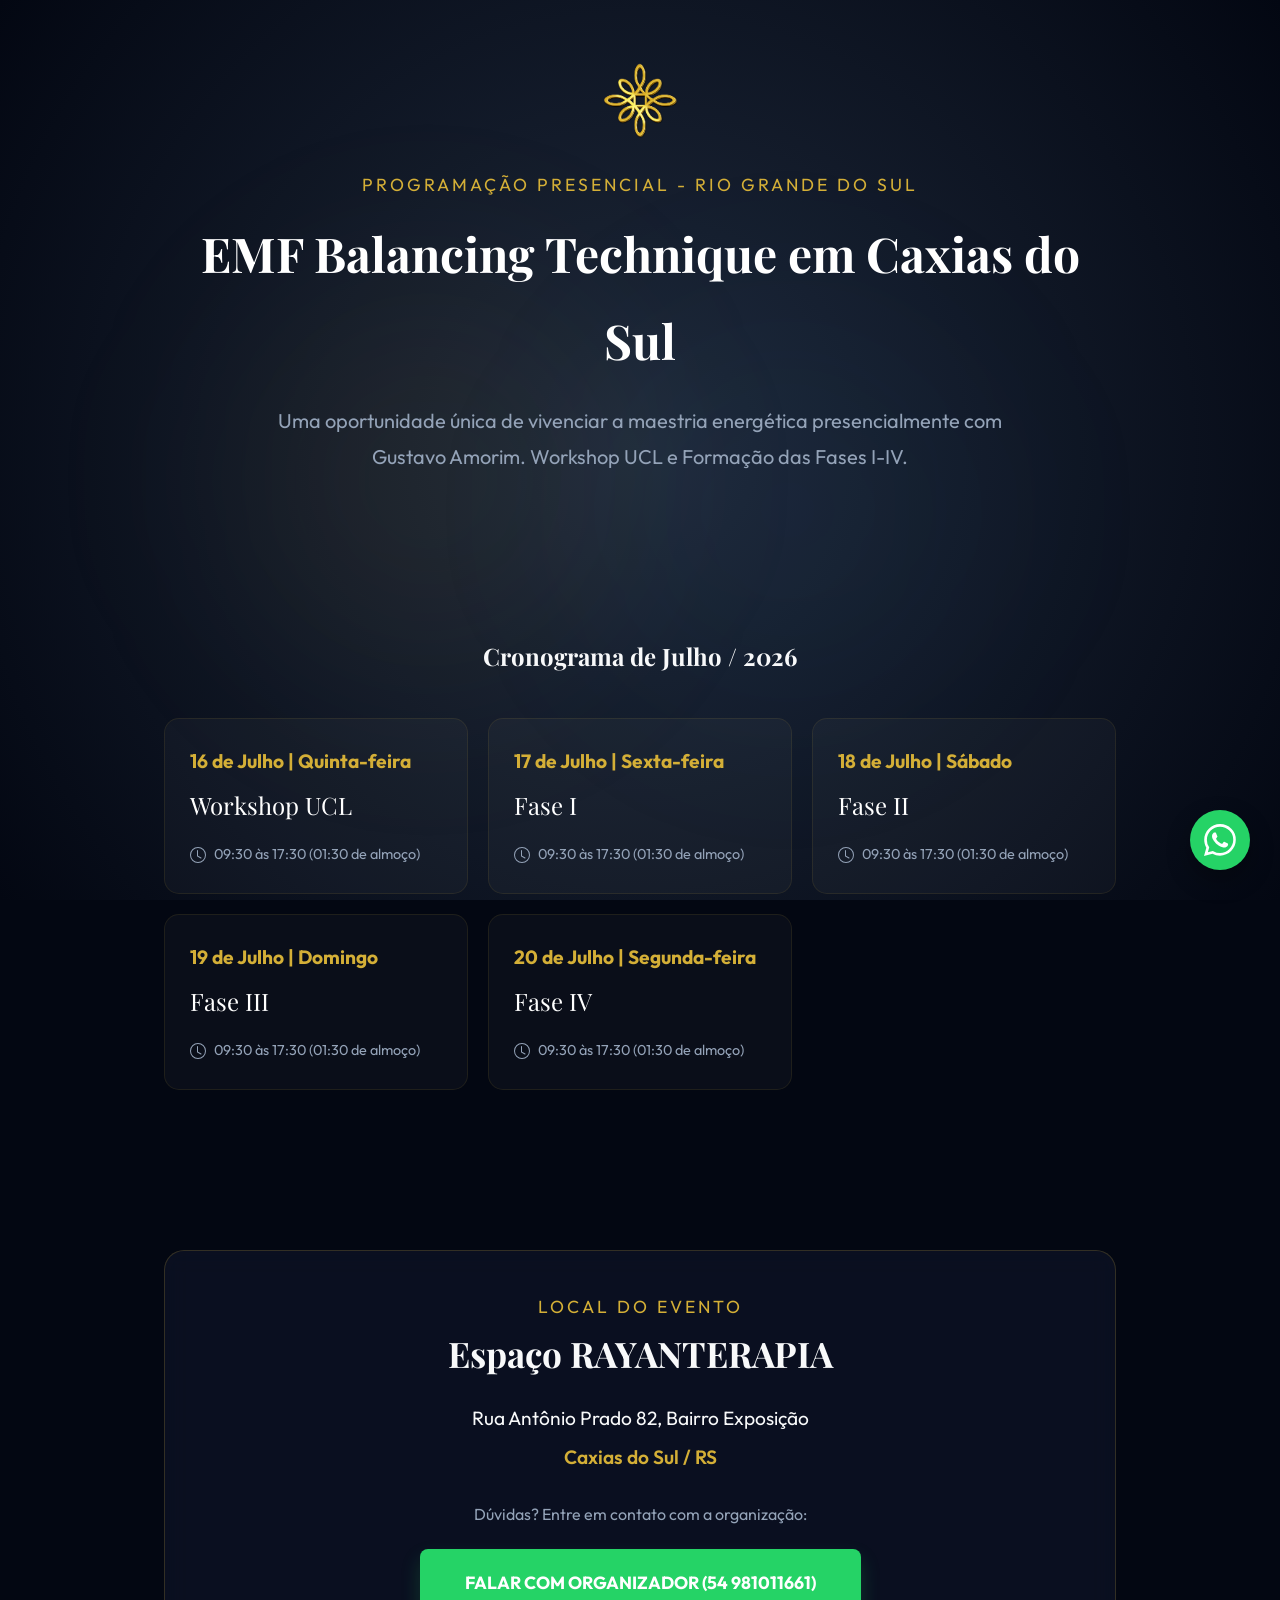
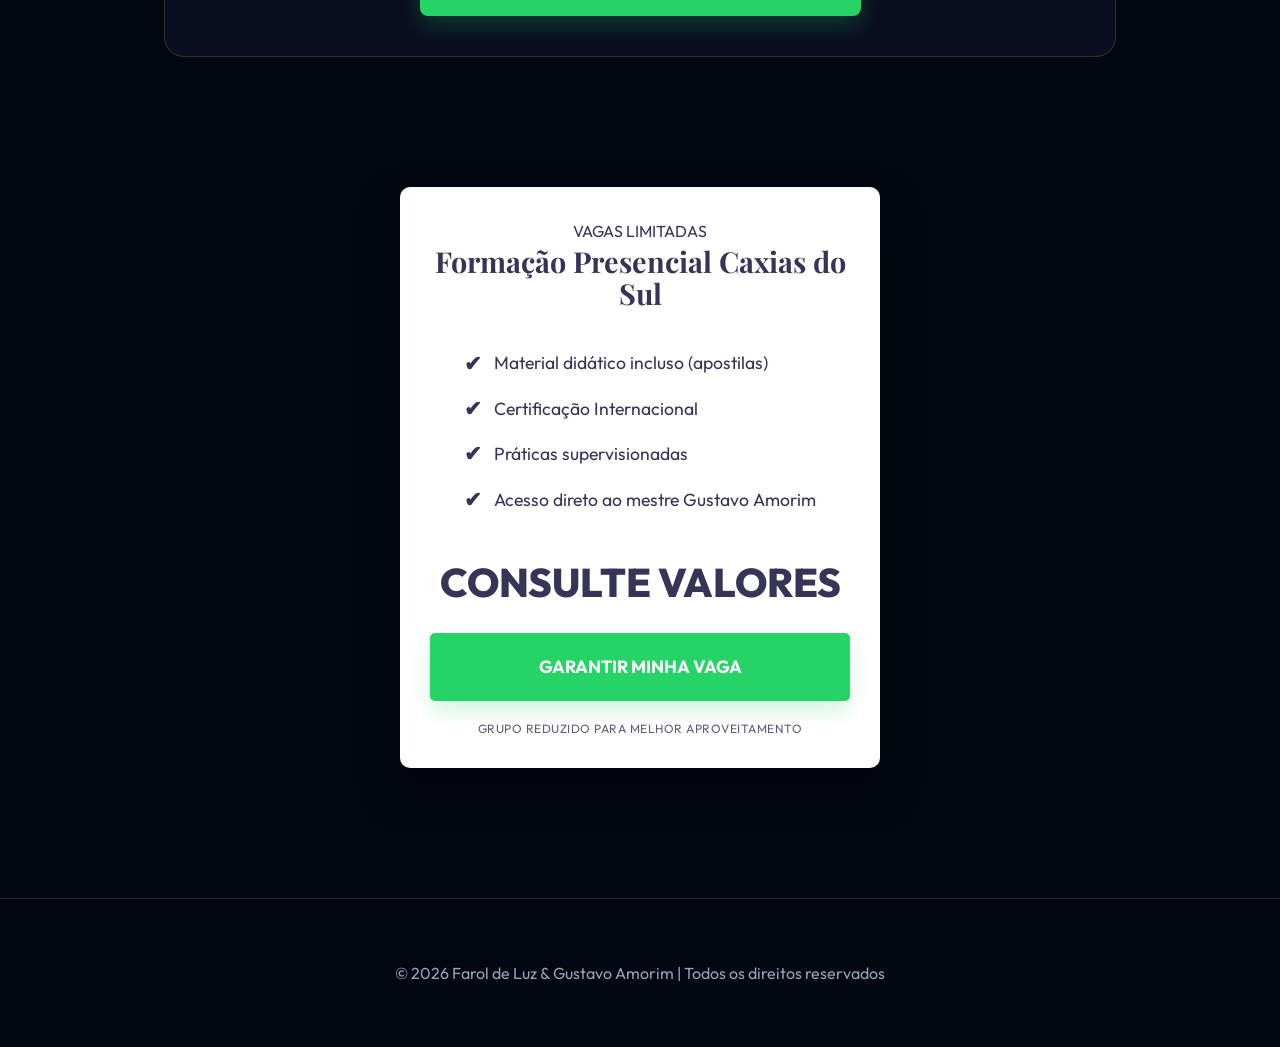
==== cds/index.html @ e2c4c5c1 "Add Caxias do Sul course landing page (/cds)" ====
<!DOCTYPE html>
<html lang="pt-br">
<head>
    <meta charset="UTF-8">
    <meta name="viewport" content="width=device-width, initial-scale=1.0">
    <title>EMF Balancing Technique Presencial - Caxias do Sul | Gustavo Amorim</title>
    
    <!-- Fontes -->
    <link rel="preconnect" href="https://fonts.googleapis.com">
    <link rel="preconnect" href="https://fonts.gstatic.com" crossorigin>
    <link href="https://fonts.googleapis.com/css2?family=Outfit:wght@300;400;600;700&family=Playfair+Display:ital,wght@0,700;1,700&display=swap" rel="stylesheet">
    
    <!-- CSS Padrão (UCL Layout) -->
    <link rel="stylesheet" href="../assets/ucl-template.css">

    <style>
        /* Ajustes específicos para a página de Caxias */
        .schedule-grid {
            display: grid;
            grid-template-columns: repeat(auto-fit, minmax(280px, 1fr));
            gap: 20px;
            margin-top: 40px;
        }

        .schedule-item {
            background: rgba(255, 255, 255, 0.03);
            border: 1px solid rgba(212, 175, 55, 0.1);
            padding: 25px;
            border-radius: 15px;
            transition: all 0.3s ease;
        }

        .schedule-item:hover {
            border-color: var(--accent-gold);
            background: rgba(255, 255, 255, 0.05);
            transform: translateY(-5px);
        }

        .schedule-date {
            color: var(--accent-gold);
            font-weight: 700;
            font-size: 1.2rem;
            margin-bottom: 5px;
            display: block;
        }

        .schedule-phase {
            font-family: 'Playfair Display', serif;
            font-size: 1.5rem;
            display: block;
            margin-bottom: 15px;
            color: #fff;
        }

        .schedule-time {
            font-size: 0.9rem;
            color: var(--text-muted);
            display: flex;
            align-items: center;
            gap: 8px;
        }

        .location-box {
            background: var(--glass);
            backdrop-filter: blur(12px);
            border: 1px solid var(--glass-border);
            padding: 40px;
            border-radius: 20px;
            margin-top: 60px;
            text-align: center;
        }

        .whatsapp-fixed {
            position: fixed;
            bottom: 30px;
            right: 30px;
            background: #25d366;
            color: white;
            width: 60px;
            height: 60px;
            border-radius: 50%;
            display: flex;
            align-items: center;
            justify-content: center;
            font-size: 30px;
            box-shadow: 0 10px 25px rgba(0,0,0,0.3);
            z-index: 1000;
            text-decoration: none;
            transition: transform 0.3s ease;
        }

        .whatsapp-fixed:hover { transform: scale(1.1); }

        .btn-whatsapp {
            background: #25d366;
            color: white !important;
            border: none;
            box-shadow: 0 10px 20px rgba(37, 211, 102, 0.2);
        }

        .btn-whatsapp:hover {
            background: #128c7e;
            box-shadow: 0 15px 30px rgba(37, 211, 102, 0.4);
        }
    </style>
</head>
<body>

    <!-- Fundo Espacial -->
    <div class="universe-bg">
        <div class="stars"></div>
        <div class="nebula" style="top: 20%; left: 10%;"></div>
        <div class="nebula" style="bottom: 10%; right: 15%; background: radial-gradient(circle, rgba(52, 152, 219, 0.05) 0%, transparent 70%);"></div>
    </div>

    <!-- Botão WhatsApp Flutuante -->
    <a href="https://wa.me/5554981011661?text=Olá!%20Gostaria%20de%20mais%20informações%20sobre%20o%20curso%20presencial%20da%20EMF%20em%20Caxias%20do%20Sul%20em%20Julho%20de%202026." class="whatsapp-fixed" target="_blank" title="Falar no WhatsApp">
        <svg viewBox="0 0 24 24" width="32" height="32" fill="currentColor"><path d="M17.472 14.382c-.297-.149-1.758-.867-2.03-.967-.273-.099-.471-.148-.67.15-.197.297-.767.966-.94 1.164-.173.199-.347.223-.644.075-.297-.15-1.255-.463-2.39-1.475-.883-.788-1.48-1.761-1.653-2.059-.173-.297-.018-.458.13-.606.134-.133.298-.347.446-.52.149-.174.198-.298.298-.497.099-.198.05-.371-.025-.52-.075-.149-.669-1.612-.916-2.207-.242-.579-.487-.5-.669-.51-.173-.008-.371-.01-.57-.01-.198 0-.52.074-.792.372-.272.297-1.04 1.016-1.04 2.479 0 1.462 1.065 2.875 1.213 3.074.149.198 2.096 3.2 5.077 4.487.709.306 1.262.489 1.694.625.712.227 1.36.195 1.871.118.571-.085 1.758-.719 2.006-1.413.248-.694.248-1.289.173-1.413-.074-.124-.272-.198-.57-.347m-5.421 7.403h-.004a9.87 9.87 0 01-5.031-1.378l-.361-.214-3.741.982.998-3.648-.235-.374a9.86 9.86 0 01-1.51-5.26c.001-5.45 4.436-9.884 9.888-9.884 2.64 0 5.122 1.03 6.988 2.898a9.825 9.825 0 012.893 6.994c-.003 5.45-4.437 9.884-9.885 9.884m8.413-18.297A11.815 11.815 0 0012.05 0C5.495 0 .16 5.335.157 11.892c0 2.096.547 4.142 1.588 5.945L0 24l6.335-1.662c1.72.937 3.659 1.433 5.63 1.434h.005c6.554 0 11.89-5.335 11.893-11.893a11.821 11.821 0 00-3.48-8.413z"/></svg>
    </a>

    <div class="container">
        <section class="header" style="padding-top: 60px;">
            <img src="../assets/emf_symbol.png" alt="Logo Farol de Luz" class="hero-emblem" style="width: 80px;">
            <div class="tagline">Programação Presencial - Rio Grande do Sul</div>
            <h1 class="hero-title">EMF Balancing Technique em Caxias do Sul</h1>
            <p style="color: var(--text-muted); font-size: 1.25rem; max-width: 800px; margin: 0 auto;">
                Uma oportunidade única de vivenciar a maestria energética presencialmente com Gustavo Amorim. Workshop UCL e Formação das Fases I-IV.
            </p>
        </section>

        <section id="cronograma" style="padding-top: 0;">
            <h2 style="text-align: center; margin-bottom: 20px;">Cronograma de Julho / 2026</h2>
            
            <div class="schedule-grid">
                <!-- Dia 16 -->
                <div class="schedule-item">
                    <span class="schedule-date">16 de Julho | Quinta-feira</span>
                    <span class="schedule-phase">Workshop UCL</span>
                    <div class="schedule-time">
                        <svg width="16" height="16" fill="currentColor" viewBox="0 0 16 16"><path d="M8 3.5a.5.5 0 0 0-1 0V9a.5.5 0 0 0 .252.434l3.5 2a.5.5 0 0 0 .496-.868L8 8.71V3.5z"/><path d="M8 16A8 8 0 1 0 8 0a8 8 0 0 0 0 16zm7-8A7 7 0 1 1 1 8a7 7 0 0 1 14 0z"/></svg>
                        09:30 às 17:30 (01:30 de almoço)
                    </div>
                </div>

                <!-- Dia 17 -->
                <div class="schedule-item">
                    <span class="schedule-date">17 de Julho | Sexta-feira</span>
                    <span class="schedule-phase">Fase I</span>
                    <div class="schedule-time">
                        <svg width="16" height="16" fill="currentColor" viewBox="0 0 16 16"><path d="M8 3.5a.5.5 0 0 0-1 0V9a.5.5 0 0 0 .252.434l3.5 2a.5.5 0 0 0 .496-.868L8 8.71V3.5z"/><path d="M8 16A8 8 0 1 0 8 0a8 8 0 0 0 0 16zm7-8A7 7 0 1 1 1 8a7 7 0 0 1 14 0z"/></svg>
                        09:30 às 17:30 (01:30 de almoço)
                    </div>
                </div>

                <!-- Dia 18 -->
                <div class="schedule-item">
                    <span class="schedule-date">18 de Julho | Sábado</span>
                    <span class="schedule-phase">Fase II</span>
                    <div class="schedule-time">
                        <svg width="16" height="16" fill="currentColor" viewBox="0 0 16 16"><path d="M8 3.5a.5.5 0 0 0-1 0V9a.5.5 0 0 0 .252.434l3.5 2a.5.5 0 0 0 .496-.868L8 8.71V3.5z"/><path d="M8 16A8 8 0 1 0 8 0a8 8 0 0 0 0 16zm7-8A7 7 0 1 1 1 8a7 7 0 0 1 14 0z"/></svg>
                        09:30 às 17:30 (01:30 de almoço)
                    </div>
                </div>

                <!-- Dia 19 -->
                <div class="schedule-item">
                    <span class="schedule-date">19 de Julho | Domingo</span>
                    <span class="schedule-phase">Fase III</span>
                    <div class="schedule-time">
                        <svg width="16" height="16" fill="currentColor" viewBox="0 0 16 16"><path d="M8 3.5a.5.5 0 0 0-1 0V9a.5.5 0 0 0 .252.434l3.5 2a.5.5 0 0 0 .496-.868L8 8.71V3.5z"/><path d="M8 16A8 8 0 1 0 8 0a8 8 0 0 0 0 16zm7-8A7 7 0 1 1 1 8a7 7 0 0 1 14 0z"/></svg>
                        09:30 às 17:30 (01:30 de almoço)
                    </div>
                </div>

                <!-- Dia 20 -->
                <div class="schedule-item">
                    <span class="schedule-date">20 de Julho | Segunda-feira</span>
                    <span class="schedule-phase">Fase IV</span>
                    <div class="schedule-time">
                        <svg width="16" height="16" fill="currentColor" viewBox="0 0 16 16"><path d="M8 3.5a.5.5 0 0 0-1 0V9a.5.5 0 0 0 .252.434l3.5 2a.5.5 0 0 0 .496-.868L8 8.71V3.5z"/><path d="M8 16A8 8 0 1 0 8 0a8 8 0 0 0 0 16zm7-8A7 7 0 1 1 1 8a7 7 0 0 1 14 0z"/></svg>
                        09:30 às 17:30 (01:30 de almoço)
                    </div>
                </div>
            </div>
        </section>

        <div class="location-box">
            <span class="tagline">Local do Evento</span>
            <h2 style="font-size: 2.2rem; margin-bottom: 15px;">Espaço RAYANTERAPIA</h2>
            <p style="font-size: 1.2rem; margin-bottom: 5px;">Rua Antônio Prado 82, Bairro Exposição</p>
            <p style="font-size: 1.2rem; color: var(--accent-gold); font-weight: 600;">Caxias do Sul / RS</p>
            <p style="margin-top: 25px; color: var(--text-muted);">Dúvidas? Entre em contato com a organização:</p>
            <a href="https://wa.me/5554981011661" class="btn btn-whatsapp" style="margin-top: 20px;">Falar com Organizador (54 981011661)</a>
        </div>

        <section id="inscricao">
            <!-- Usando o White Card padrão UCL para oferta -->
            <div class="white-card">
                <div class="tag">VAGAS LIMITADAS</div>
                <h3>Formação Presencial Caxias do Sul</h3>
                
                <ul style="text-align: left; margin-top: 20px;">
                    <li>Material didático incluso (apostilas)</li>
                    <li>Certificação Internacional</li>
                    <li>Práticas supervisionadas</li>
                    <li>Acesso direto ao mestre Gustavo Amorim</li>
                </ul>

                <!-- Deixando o preço como placeholder para o usuário preencher -->
                <span class="price">CONSULTE VALORES</span>

                <a href="https://wa.me/5554981011661?text=Olá!%20Gostaria%20de%20garantir%20minha%20vaga%20para%20o%20curso%20EMF%20em%20Caxias%20do%20Sul." class="btn btn-whatsapp" style="width: 100%; border-radius: 5px;">GARANTIR MINHA VAGA</a>

                <div class="footer-info" style="margin-top: 20px;">
                    GRUPO REDUZIDO PARA MELHOR APROVEITAMENTO
                </div>
            </div>
        </section>
    </div>

    <footer style="text-align: center; padding: 60px 0; border-top: 1px solid var(--glass-border); color: var(--text-muted);">
        <p>&copy; 2026 Farol de Luz & Gustavo Amorim | Todos os direitos reservados</p>
    </footer>

</body>
</html>
---- assets/ucl-template.css ----
:root {
    --primary-bg: #030712;
    --secondary-bg: #0b1120;
    --accent-gold: #d4af37;
    --accent-gold-bright: #fcd34d;
    --text-light: #f8f9fa;
    --text-muted: #94a3b8;
    --glass: rgba(15, 23, 42, 0.6);
    --glass-border: rgba(212, 175, 55, 0.2);
    --ucl-dark: #363457;
}

* { margin: 0; padding: 0; box-sizing: border-box; }

body {
    font-family: 'Outfit', sans-serif;
    background-color: var(--primary-bg);
    color: var(--text-light);
    line-height: 1.8;
    overflow-x: hidden;
}

h1, h2, h3 { font-family: 'Playfair Display', serif; }

/* Universe Background */
.universe-bg {
    position: fixed;
    top: 0; left: 0; width: 100%; height: 100%;
    z-index: -1;
    background: radial-gradient(circle at 50% 50%, #1e293b 0%, #030712 100%);
    overflow: hidden;
}

.stars {
    position: absolute;
    top: 0; left: 0; width: 200%; height: 200%;
    background: transparent url('https://www.transparenttextures.com/patterns/stardust.png') repeat;
    opacity: 0.4;
    animation: move-stars 150s linear infinite;
}

@keyframes move-stars {
    from { transform: translate(0, 0); }
    to { transform: translate(-50%, -50%); }
}

.nebula {
    position: absolute;
    width: 600px; height: 600px;
    background: radial-gradient(circle, rgba(212, 175, 55, 0.08) 0%, transparent 70%);
    filter: blur(80px);
    border-radius: 50%;
    pointer-events: none;
}

/* Layout */
.container { max-width: 1000px; margin: 0 auto; padding: 0 24px; }
section { padding: 100px 0; position: relative; }

/* White Offer Card (The UCL Pattern) */
.white-card {
    background: #ffffff;
    color: var(--ucl-dark);
    padding: 30px;
    border-radius: 10px;
    max-width: 480px;
    margin: 30px auto;
    text-align: center;
    box-shadow: 0 20px 40px rgba(0,0,0,0.5);
}

.white-card h3 {
    color: var(--ucl-dark);
    font-size: 1.8rem;
    margin-bottom: 15px;
    line-height: 1.1;
}

.white-card ul {
    list-style: none;
    display: inline-block;
    text-align: left;
    margin-bottom: 15px;
}

.white-card li {
    font-size: 1.1rem;
    margin-bottom: 8px;
    display: flex;
    align-items: center;
    gap: 12px;
    font-weight: 400;
}

.white-card li::before {
    content: '✔';
    color: var(--ucl-dark);
    font-weight: bold;
    font-size: 1.3rem;
}

.white-card .price {
    font-size: 2.5rem;
    font-weight: 800;
    margin: 5px 0 15px 0;
    display: block;
}

.white-card .action-btn {
    background: var(--ucl-dark);
    color: #fff;
    padding: 12px 35px;
    text-decoration: none;
    font-weight: 700;
    font-size: 1rem;
    border-radius: 5px;
    display: inline-block;
    margin-bottom: 20px;
    text-transform: uppercase;
    transition: transform 0.2s ease;
}

.white-card .action-btn:hover {
    transform: translateY(-2px);
}

.white-card .footer-info {
    font-size: 0.75rem;
    text-transform: uppercase;
    letter-spacing: 0.5px;
    opacity: 0.8;
    line-height: 1.4;
}

/* Common Page Elements */
.header { text-align: center; margin-bottom: 60px; }
.hero-emblem {
    width: 60px;
    height: auto;
    margin-bottom: 20px;
}
.tagline {
    font-size: 1.1rem;
    color: var(--accent-gold);
    text-transform: uppercase;
    letter-spacing: 3px;
    margin-bottom: 10px;
}
.hero-title {
    font-size: 3rem;
    margin-bottom: 20px;
    color: #fff;
}

@media (max-width: 768px) {
    .hero-title { font-size: 2.2rem; }
    section { padding: 60px 0; }
    .white-card { padding: 20px; }
}

/* Botão Dourado Premium (Padrão Farol de Luz) */
.btn {
    display: inline-block;
    padding: 18px 45px;
    background: linear-gradient(135deg, var(--accent-gold) 0%, #b8860b 100%);
    color: #000;
    text-decoration: none;
    font-weight: 700;
    border-radius: 8px;
    font-size: 1.1rem;
    transition: all 0.3s ease;
    box-shadow: 0 10px 30px rgba(212, 175, 55, 0.2);
    text-transform: uppercase;
    text-align: center;
    border: none;
    cursor: pointer;
}

.btn:hover { 
    transform: translateY(-3px); 
    box-shadow: 0 15px 40px rgba(212, 175, 55, 0.4); 
}
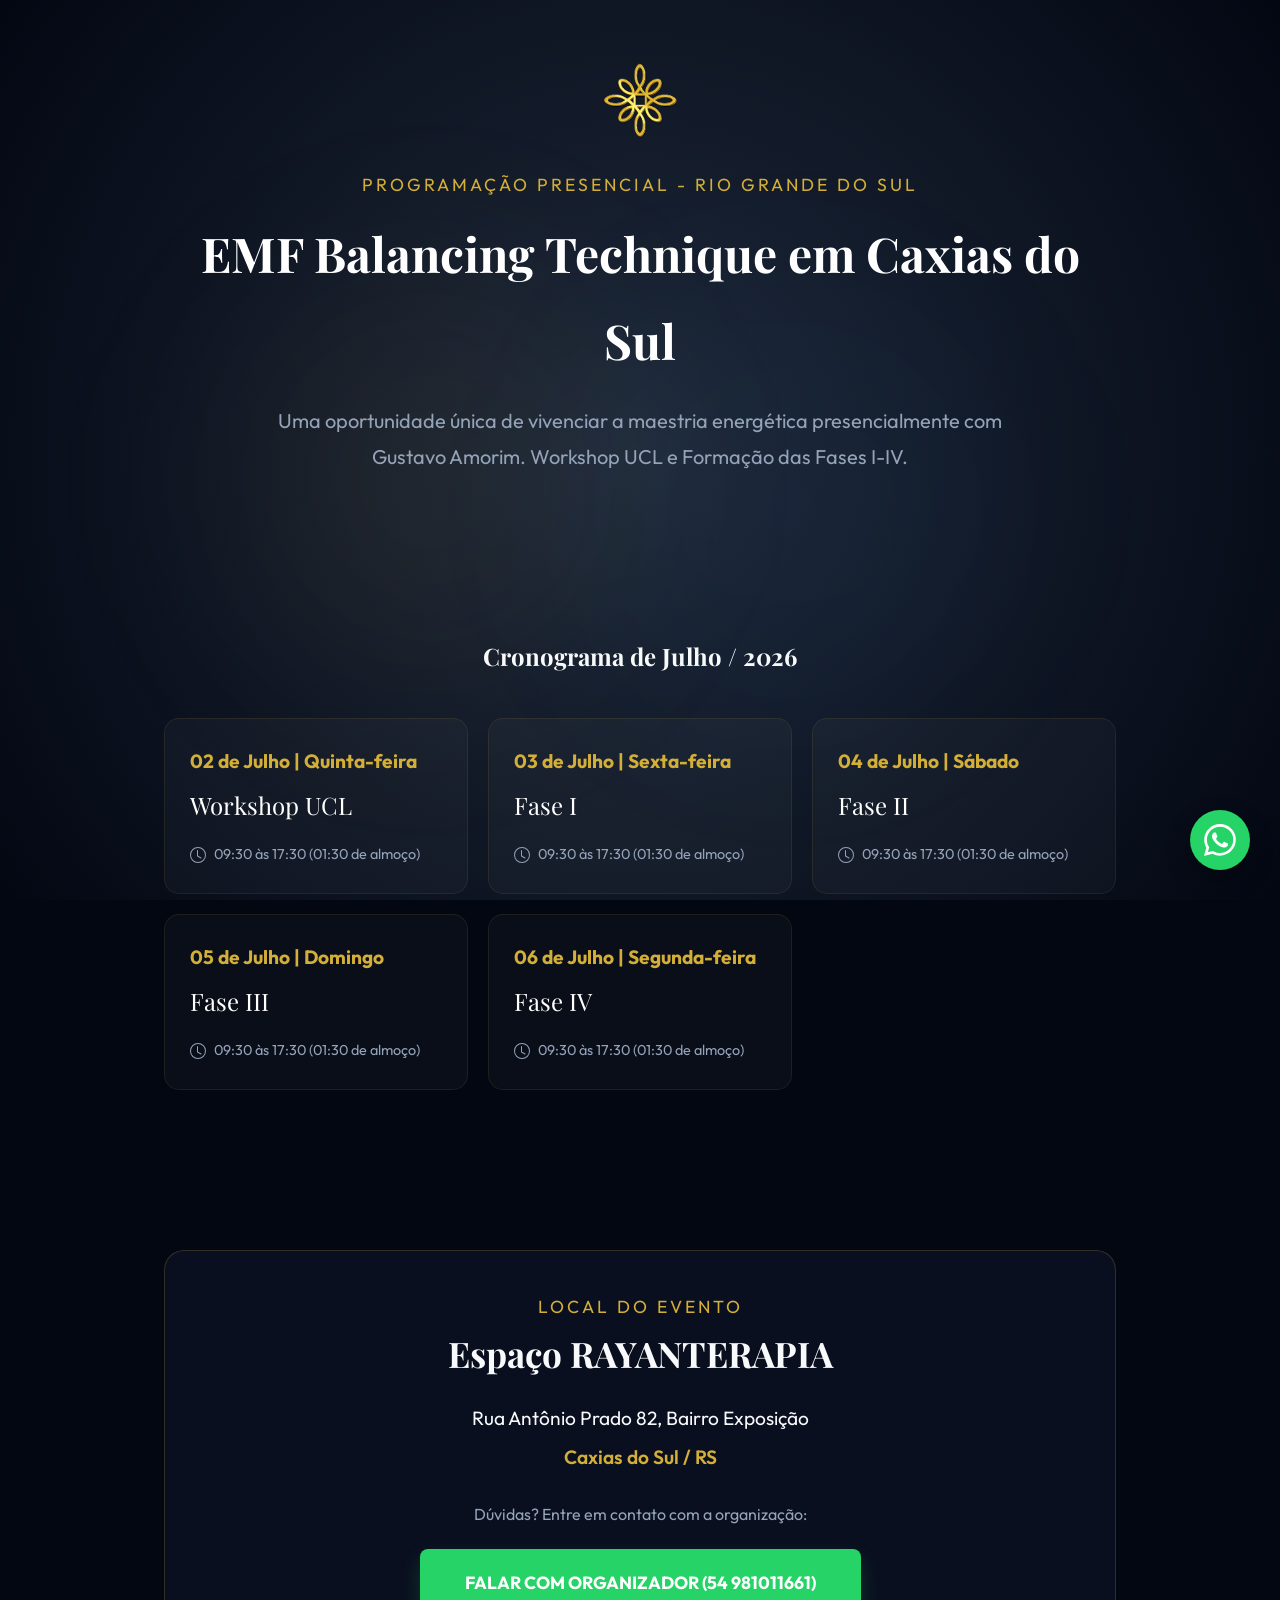
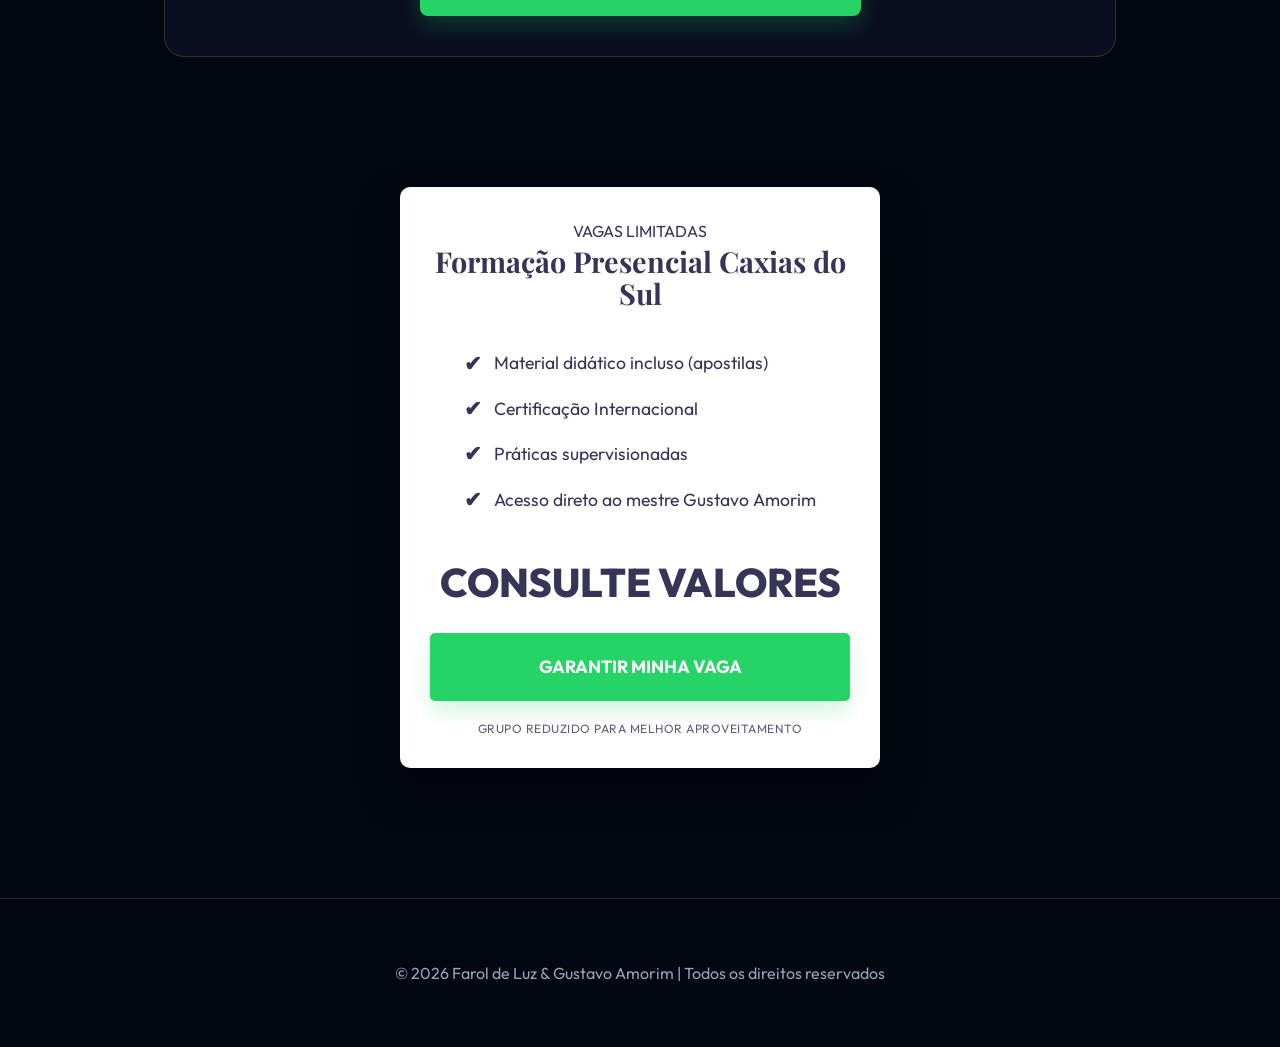
==== commit 5b596a2e: "Update Caxias do Sul course dates to July 2-6" ====
--- a/cds/index.html
+++ b/cds/index.html
@@ -132,9 +132,9 @@
             <h2 style="text-align: center; margin-bottom: 20px;">Cronograma de Julho / 2026</h2>
             
             <div class="schedule-grid">
-                <!-- Dia 16 -->
-                <div class="schedule-item">
-                    <span class="schedule-date">16 de Julho | Quinta-feira</span>
+                <!-- Dia 2 -->
+                <div class="schedule-item">
+                    <span class="schedule-date">02 de Julho | Quinta-feira</span>
                     <span class="schedule-phase">Workshop UCL</span>
                     <div class="schedule-time">
                         <svg width="16" height="16" fill="currentColor" viewBox="0 0 16 16"><path d="M8 3.5a.5.5 0 0 0-1 0V9a.5.5 0 0 0 .252.434l3.5 2a.5.5 0 0 0 .496-.868L8 8.71V3.5z"/><path d="M8 16A8 8 0 1 0 8 0a8 8 0 0 0 0 16zm7-8A7 7 0 1 1 1 8a7 7 0 0 1 14 0z"/></svg>
@@ -142,9 +142,9 @@
                     </div>
                 </div>
 
-                <!-- Dia 17 -->
-                <div class="schedule-item">
-                    <span class="schedule-date">17 de Julho | Sexta-feira</span>
+                <!-- Dia 3 -->
+                <div class="schedule-item">
+                    <span class="schedule-date">03 de Julho | Sexta-feira</span>
                     <span class="schedule-phase">Fase I</span>
                     <div class="schedule-time">
                         <svg width="16" height="16" fill="currentColor" viewBox="0 0 16 16"><path d="M8 3.5a.5.5 0 0 0-1 0V9a.5.5 0 0 0 .252.434l3.5 2a.5.5 0 0 0 .496-.868L8 8.71V3.5z"/><path d="M8 16A8 8 0 1 0 8 0a8 8 0 0 0 0 16zm7-8A7 7 0 1 1 1 8a7 7 0 0 1 14 0z"/></svg>
@@ -152,9 +152,9 @@
                     </div>
                 </div>
 
-                <!-- Dia 18 -->
-                <div class="schedule-item">
-                    <span class="schedule-date">18 de Julho | Sábado</span>
+                <!-- Dia 4 -->
+                <div class="schedule-item">
+                    <span class="schedule-date">04 de Julho | Sábado</span>
                     <span class="schedule-phase">Fase II</span>
                     <div class="schedule-time">
                         <svg width="16" height="16" fill="currentColor" viewBox="0 0 16 16"><path d="M8 3.5a.5.5 0 0 0-1 0V9a.5.5 0 0 0 .252.434l3.5 2a.5.5 0 0 0 .496-.868L8 8.71V3.5z"/><path d="M8 16A8 8 0 1 0 8 0a8 8 0 0 0 0 16zm7-8A7 7 0 1 1 1 8a7 7 0 0 1 14 0z"/></svg>
@@ -162,9 +162,9 @@
                     </div>
                 </div>
 
-                <!-- Dia 19 -->
-                <div class="schedule-item">
-                    <span class="schedule-date">19 de Julho | Domingo</span>
+                <!-- Dia 5 -->
+                <div class="schedule-item">
+                    <span class="schedule-date">05 de Julho | Domingo</span>
                     <span class="schedule-phase">Fase III</span>
                     <div class="schedule-time">
                         <svg width="16" height="16" fill="currentColor" viewBox="0 0 16 16"><path d="M8 3.5a.5.5 0 0 0-1 0V9a.5.5 0 0 0 .252.434l3.5 2a.5.5 0 0 0 .496-.868L8 8.71V3.5z"/><path d="M8 16A8 8 0 1 0 8 0a8 8 0 0 0 0 16zm7-8A7 7 0 1 1 1 8a7 7 0 0 1 14 0z"/></svg>
@@ -172,9 +172,9 @@
                     </div>
                 </div>
 
-                <!-- Dia 20 -->
-                <div class="schedule-item">
-                    <span class="schedule-date">20 de Julho | Segunda-feira</span>
+                <!-- Dia 6 -->
+                <div class="schedule-item">
+                    <span class="schedule-date">06 de Julho | Segunda-feira</span>
                     <span class="schedule-phase">Fase IV</span>
                     <div class="schedule-time">
                         <svg width="16" height="16" fill="currentColor" viewBox="0 0 16 16"><path d="M8 3.5a.5.5 0 0 0-1 0V9a.5.5 0 0 0 .252.434l3.5 2a.5.5 0 0 0 .496-.868L8 8.71V3.5z"/><path d="M8 16A8 8 0 1 0 8 0a8 8 0 0 0 0 16zm7-8A7 7 0 1 1 1 8a7 7 0 0 1 14 0z"/></svg>
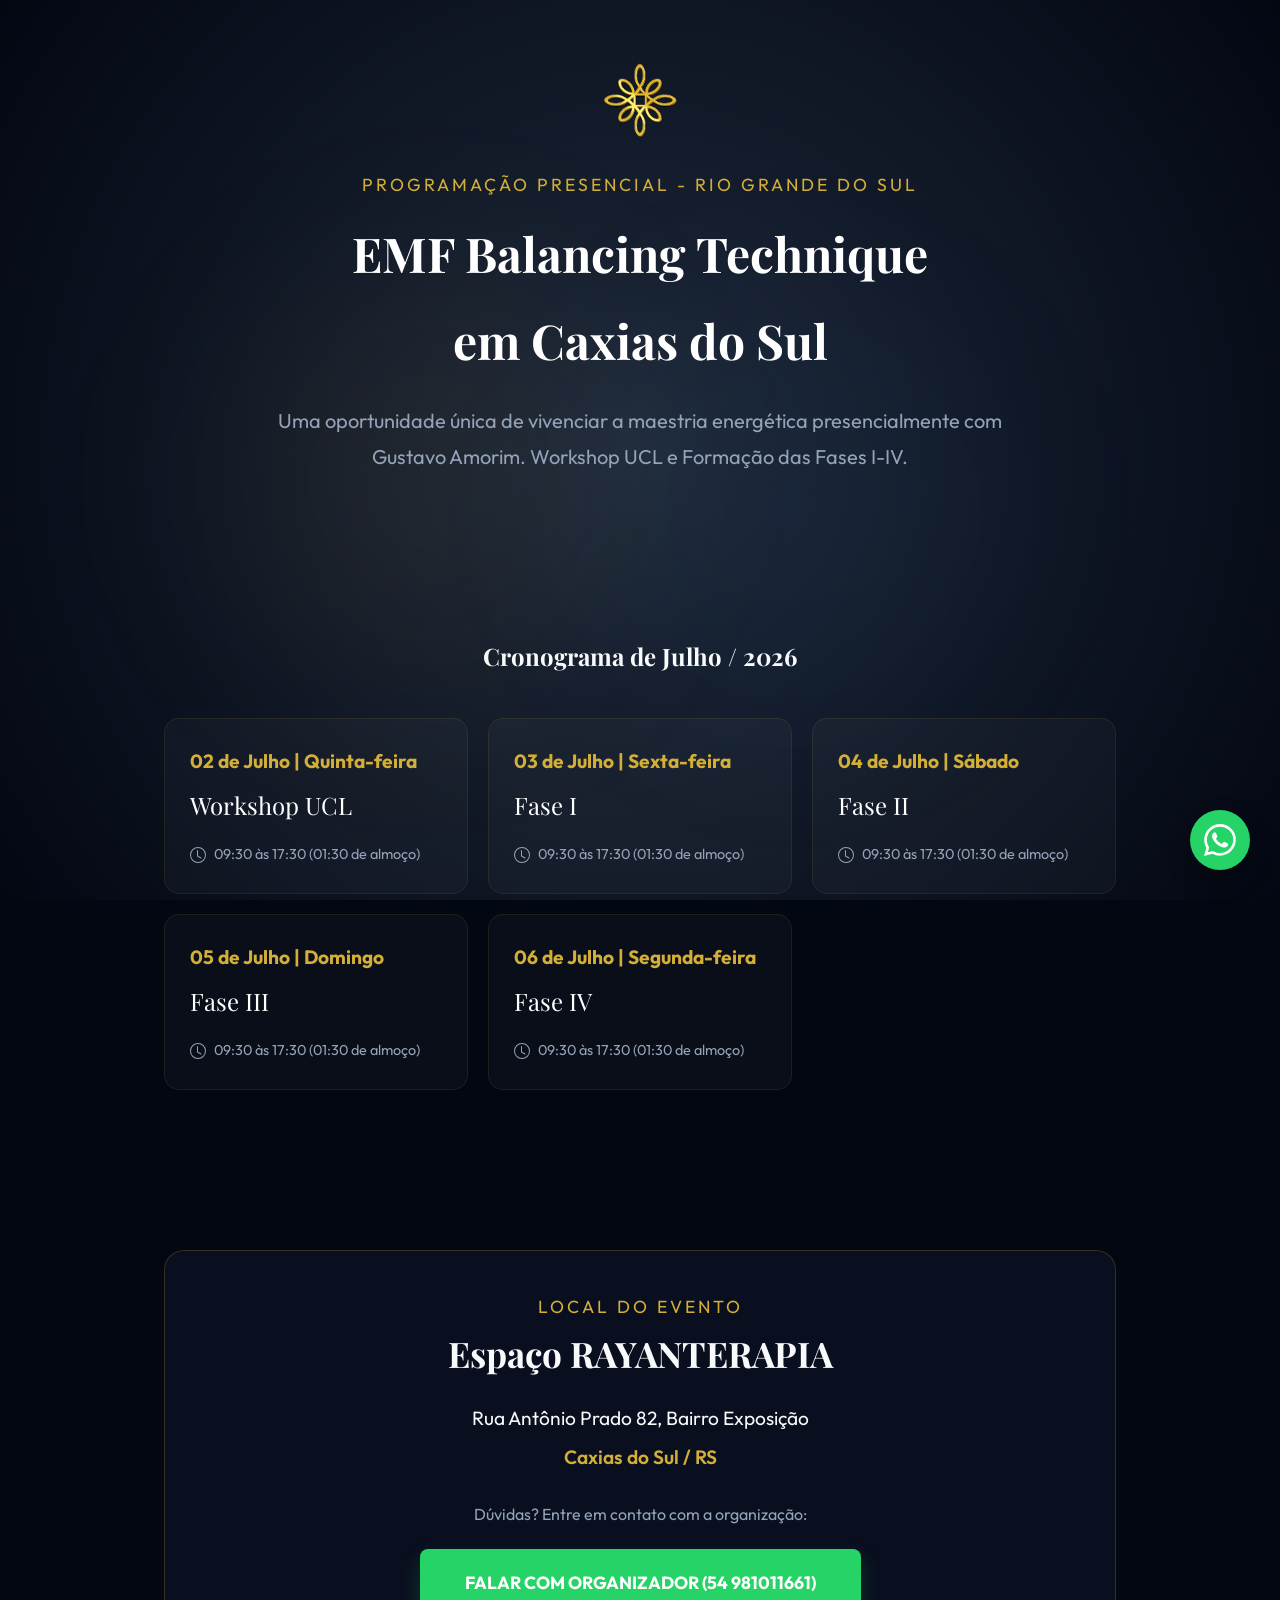
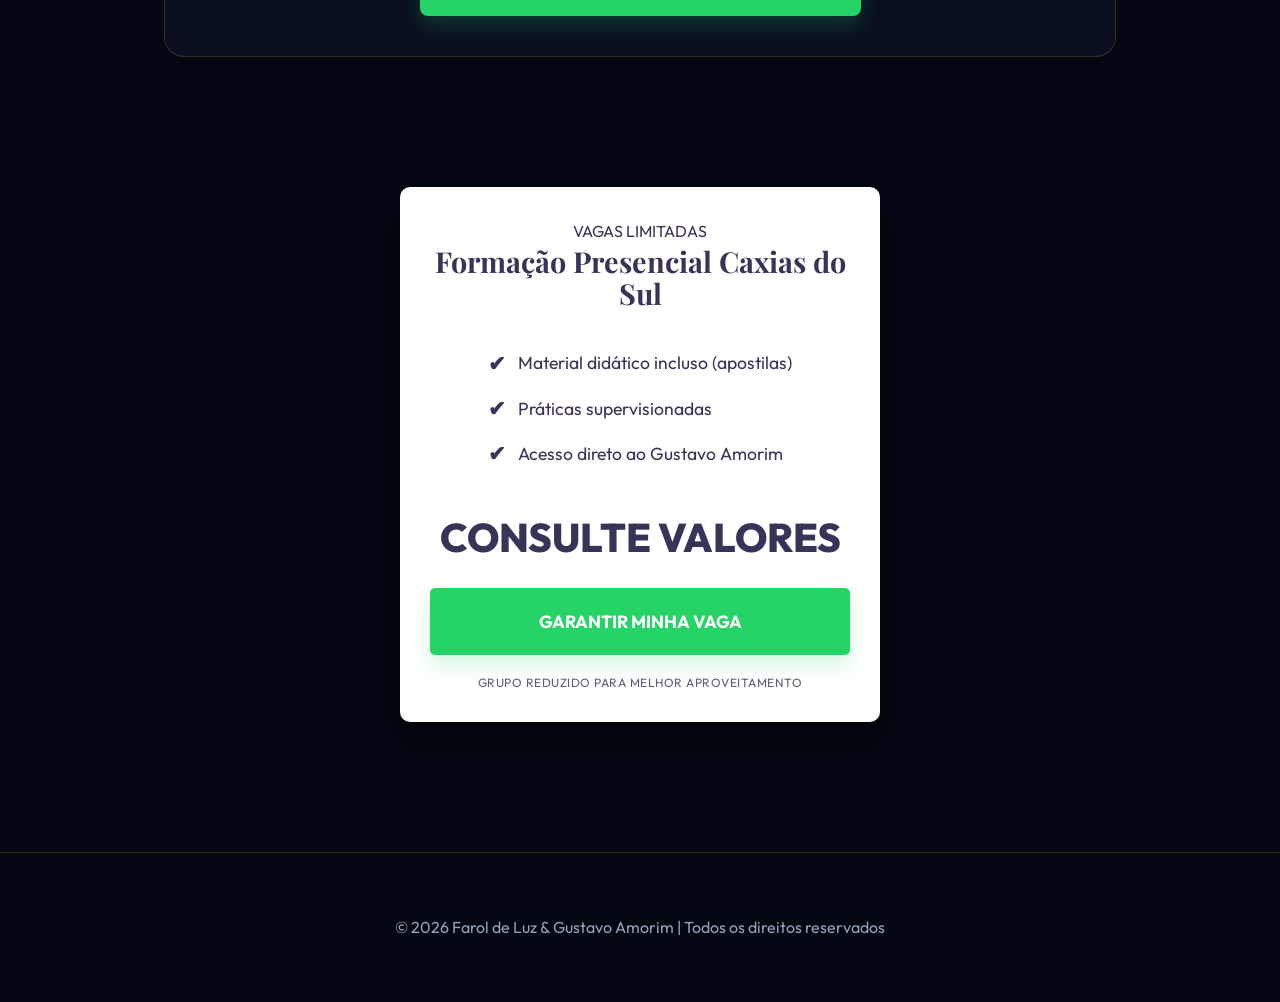
==== commit 6b6b8795: "Fix title layout and remove incorrect terms on /cds" ====
--- a/cds/index.html
+++ b/cds/index.html
@@ -122,7 +122,7 @@
         <section class="header" style="padding-top: 60px;">
             <img src="../assets/emf_symbol.png" alt="Logo Farol de Luz" class="hero-emblem" style="width: 80px;">
             <div class="tagline">Programação Presencial - Rio Grande do Sul</div>
-            <h1 class="hero-title">EMF Balancing Technique em Caxias do Sul</h1>
+            <h1 class="hero-title">EMF Balancing Technique <br>em Caxias do Sul</h1>
             <p style="color: var(--text-muted); font-size: 1.25rem; max-width: 800px; margin: 0 auto;">
                 Uma oportunidade única de vivenciar a maestria energética presencialmente com Gustavo Amorim. Workshop UCL e Formação das Fases I-IV.
             </p>
@@ -201,9 +201,8 @@
                 
                 <ul style="text-align: left; margin-top: 20px;">
                     <li>Material didático incluso (apostilas)</li>
-                    <li>Certificação Internacional</li>
                     <li>Práticas supervisionadas</li>
-                    <li>Acesso direto ao mestre Gustavo Amorim</li>
+                    <li>Acesso direto ao Gustavo Amorim</li>
                 </ul>
 
                 <!-- Deixando o preço como placeholder para o usuário preencher -->
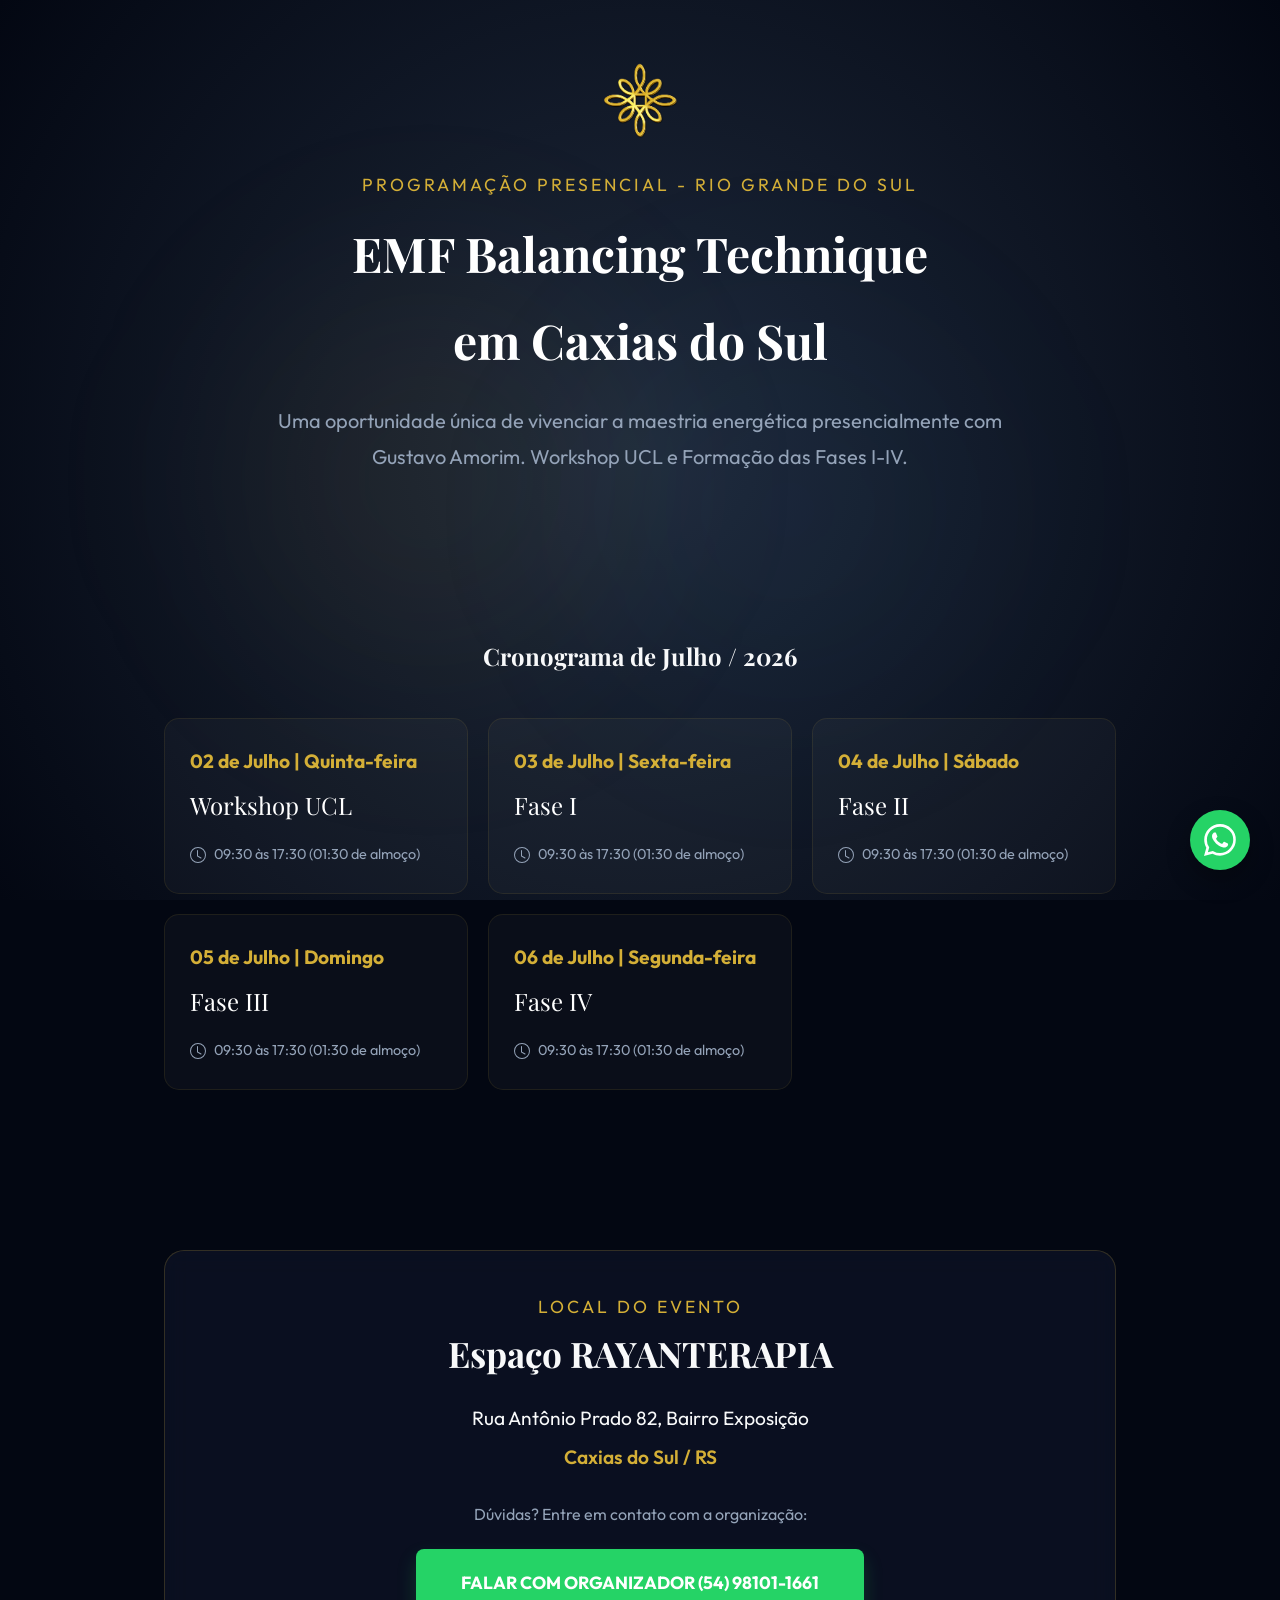
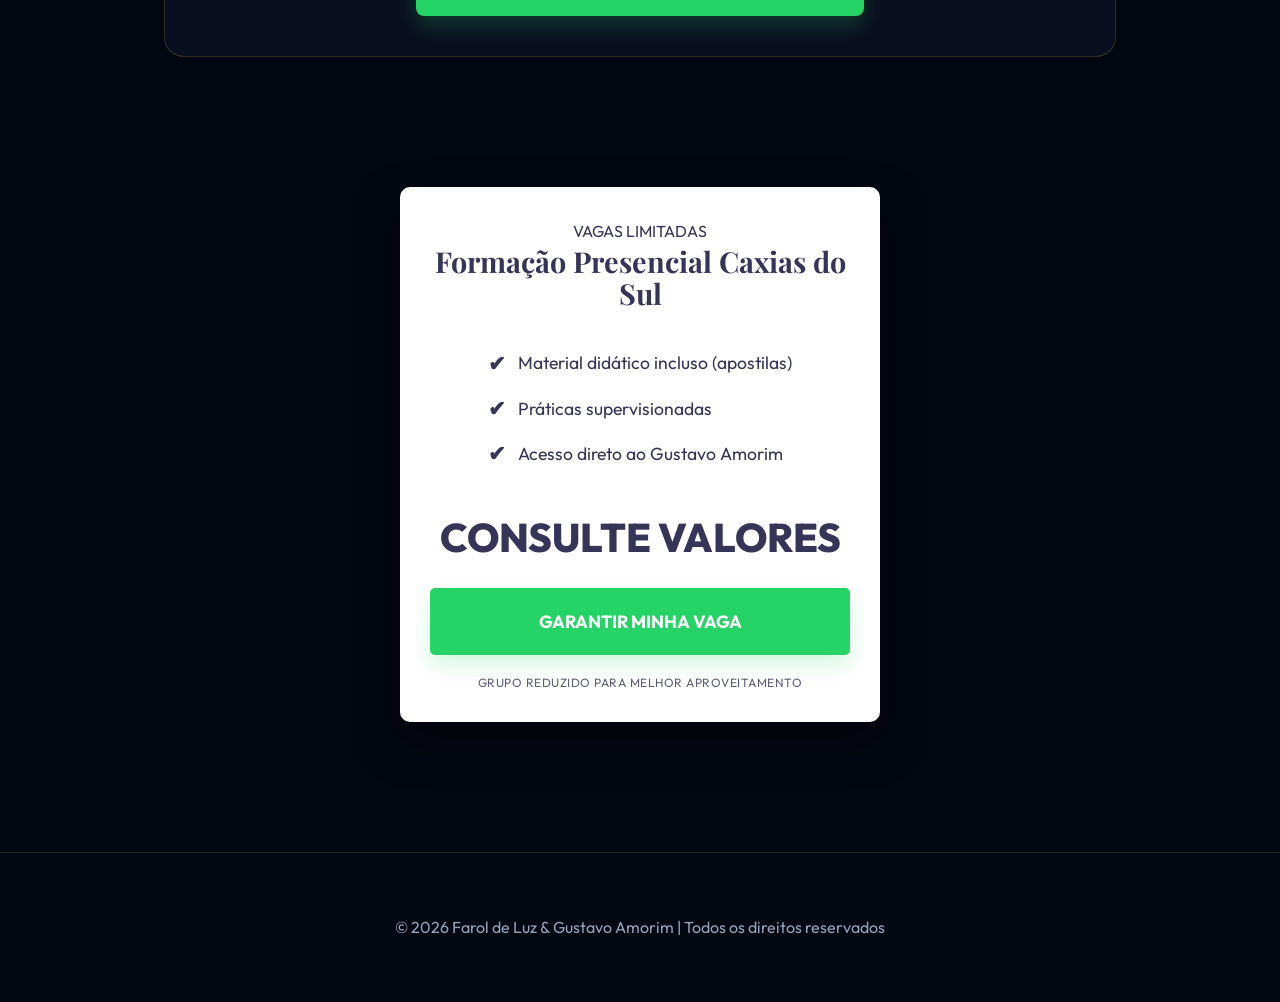
==== commit 972f6e58: "Format phone number for better readability on /cds" ====
--- a/cds/index.html
+++ b/cds/index.html
@@ -190,7 +190,7 @@
             <p style="font-size: 1.2rem; margin-bottom: 5px;">Rua Antônio Prado 82, Bairro Exposição</p>
             <p style="font-size: 1.2rem; color: var(--accent-gold); font-weight: 600;">Caxias do Sul / RS</p>
             <p style="margin-top: 25px; color: var(--text-muted);">Dúvidas? Entre em contato com a organização:</p>
-            <a href="https://wa.me/5554981011661" class="btn btn-whatsapp" style="margin-top: 20px;">Falar com Organizador (54 981011661)</a>
+            <a href="https://wa.me/5554981011661" class="btn btn-whatsapp" style="margin-top: 20px;">Falar com Organizador (54) 98101-1661</a>
         </div>
 
         <section id="inscricao">
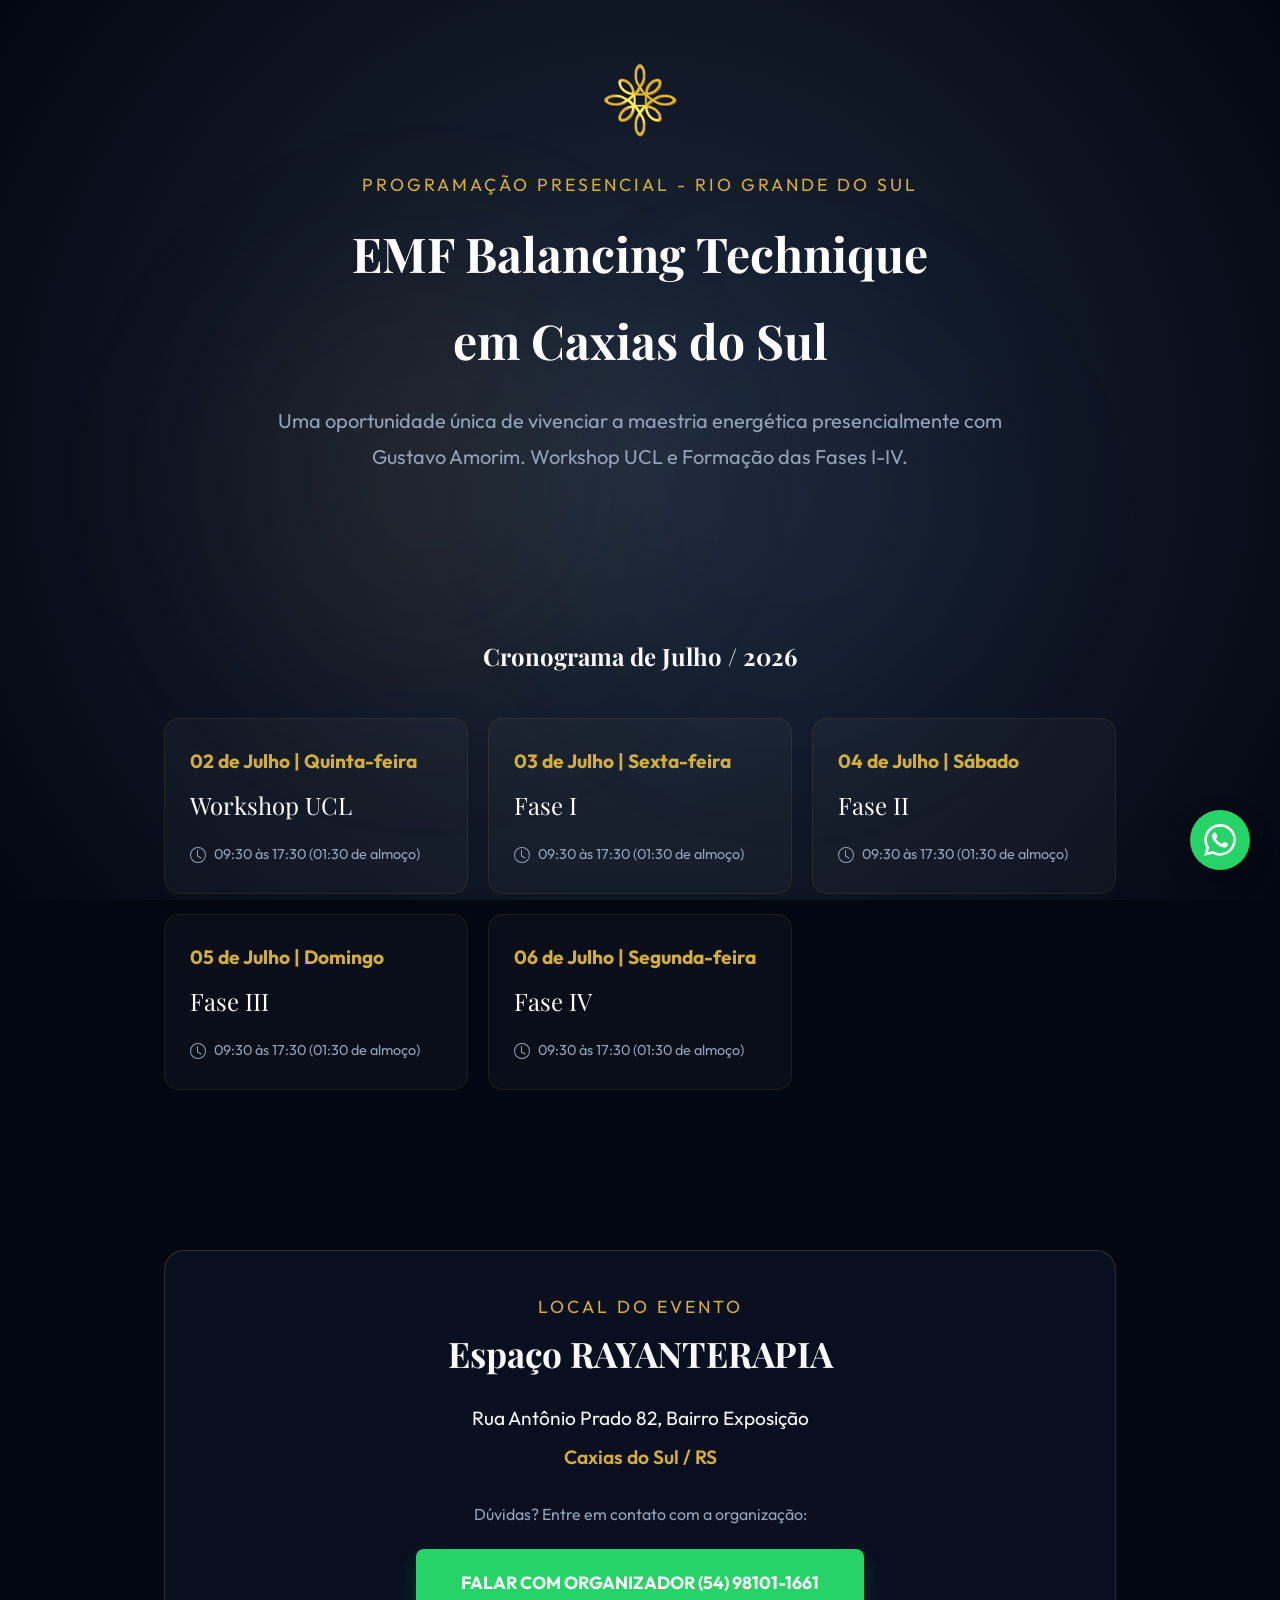
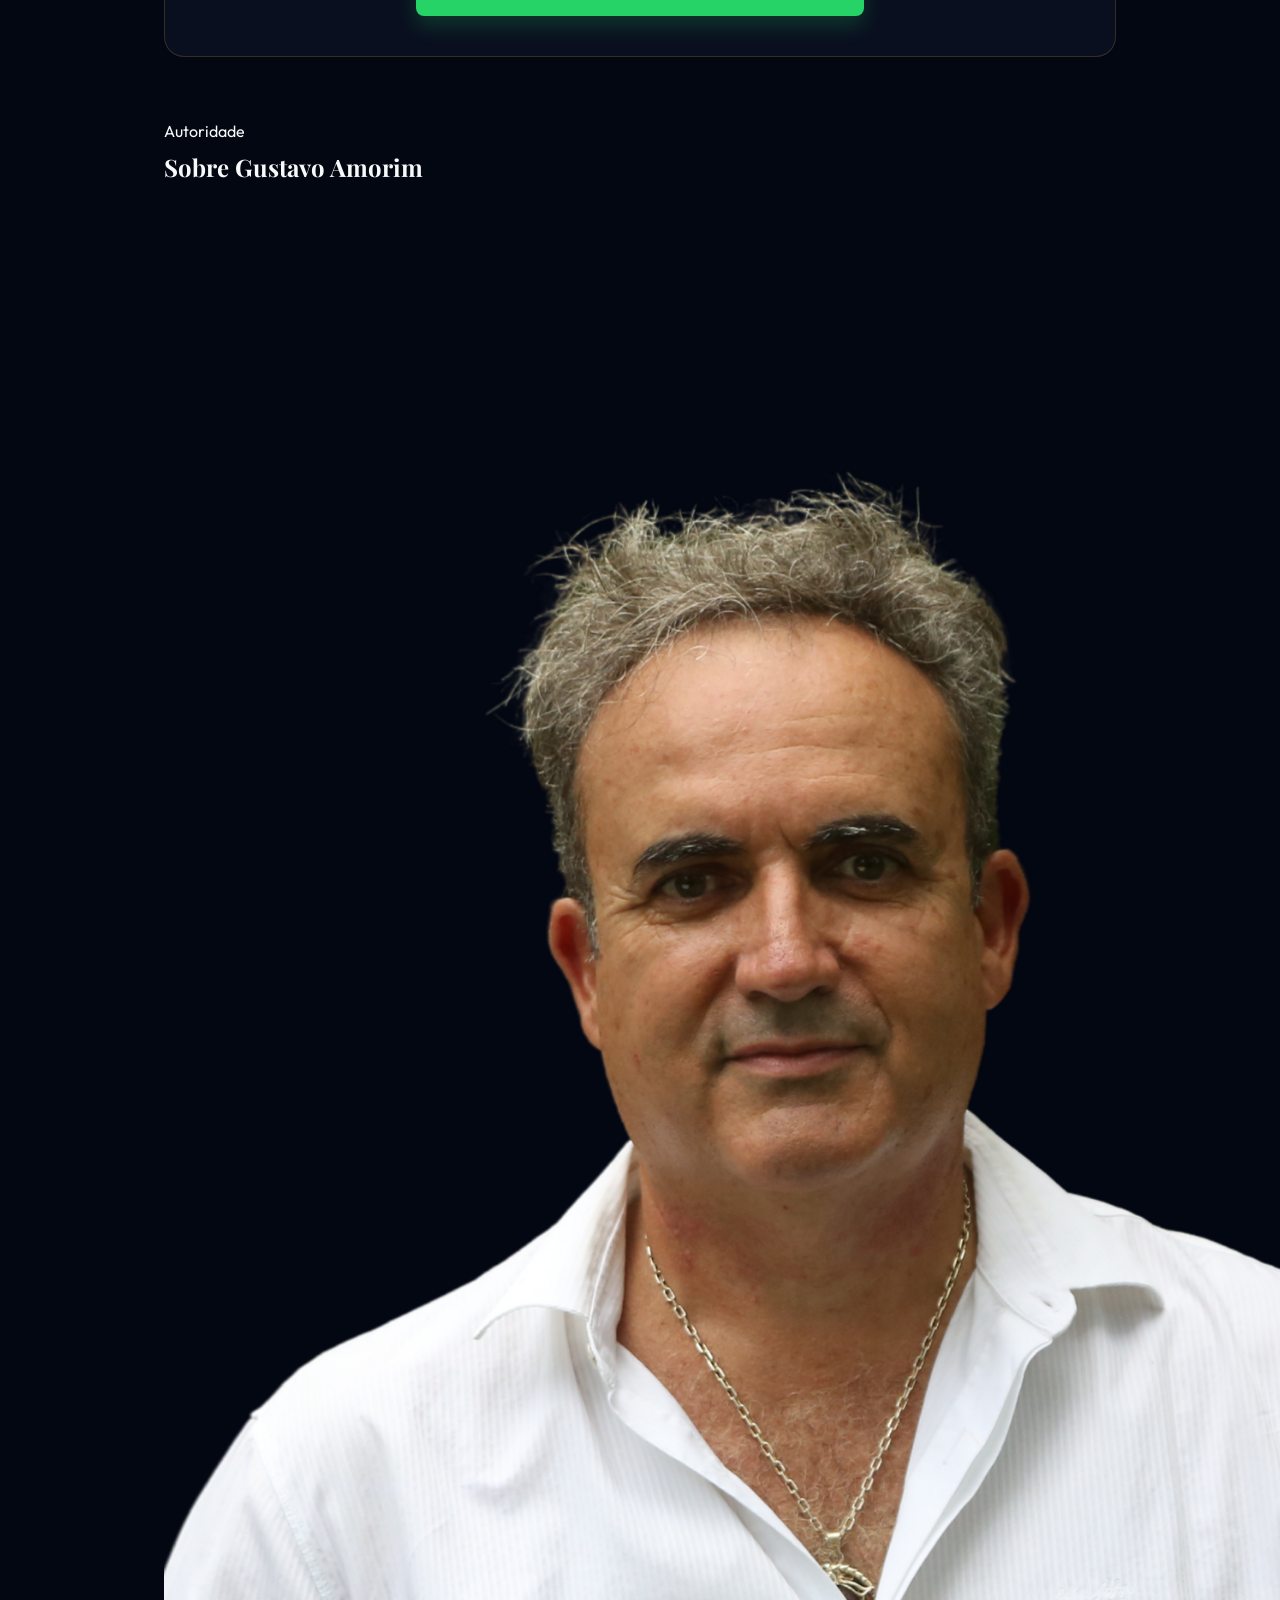
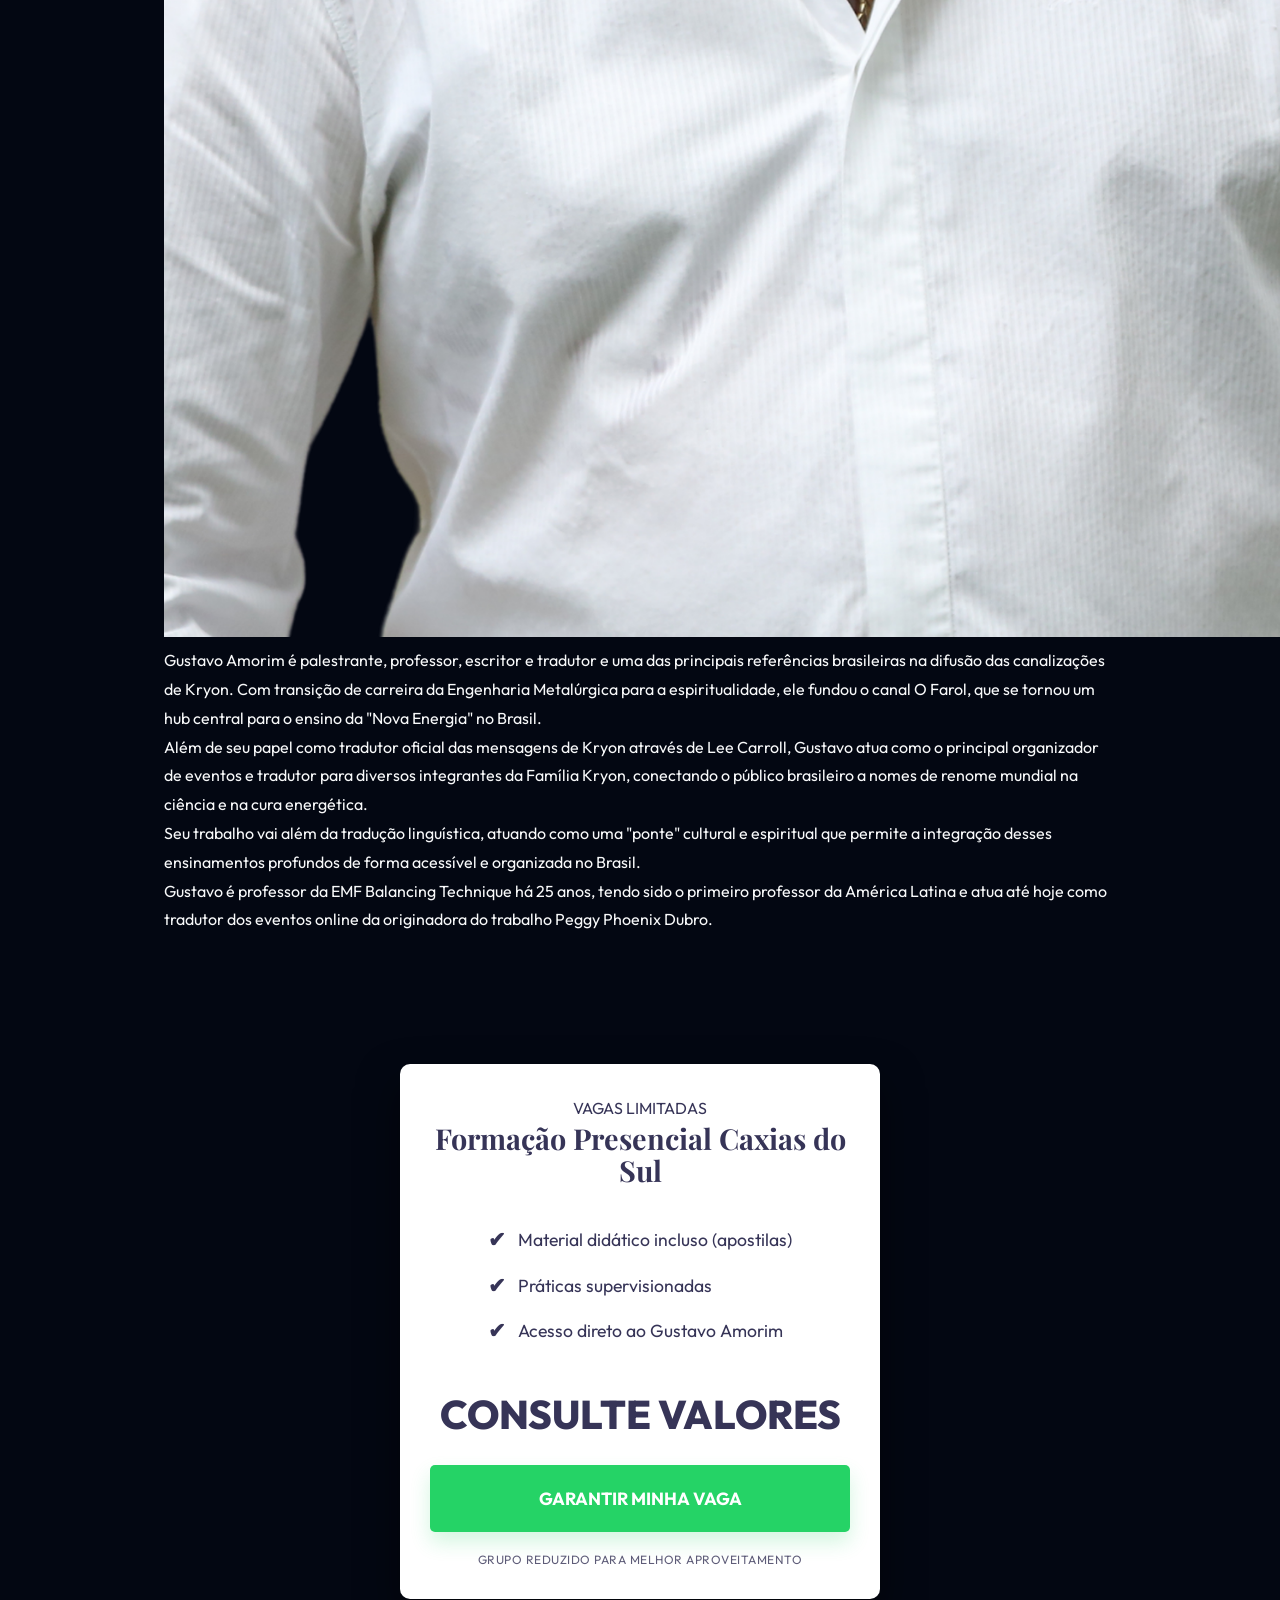
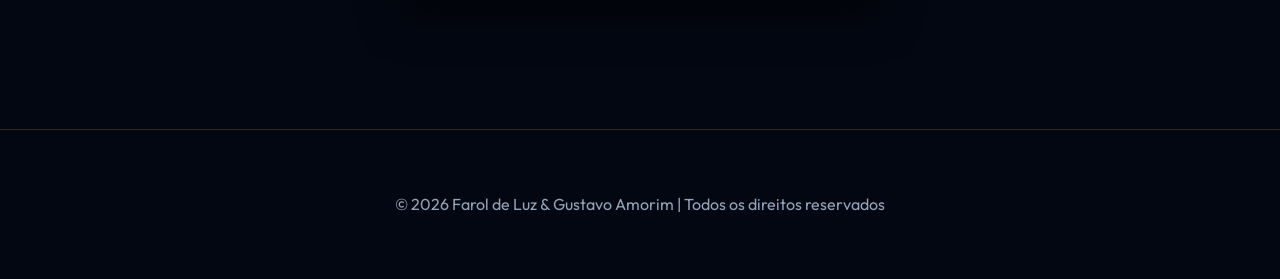
==== commit d0ccc316: "feat: standard bio for Gustavo Amorim across all pages" ====
--- a/cds/index.html
+++ b/cds/index.html
@@ -193,6 +193,22 @@
             <a href="https://wa.me/5554981011661" class="btn btn-whatsapp" style="margin-top: 20px;">Falar com Organizador (54) 98101-1661</a>
         </div>
 
+        <div class="glass-box reveal" style="margin-top: 60px;">
+            <span class="section-tag">Autoridade</span>
+            <h2>Sobre Gustavo Amorim</h2>
+            <div class="about-grid">
+                <div class="about-photo">
+                    <img src="../assets/foto gustavo.png" alt="Gustavo Amorim" />
+                </div>
+                <div class="content-text" style="text-align: left;">
+                    <p>Gustavo Amorim é palestrante, professor, escritor e tradutor e uma das principais referências brasileiras na difusão das canalizações de Kryon. Com transição de carreira da Engenharia Metalúrgica para a espiritualidade, ele fundou o canal O Farol, que se tornou um hub central para o ensino da "Nova Energia" no Brasil.</p>
+                    <p>Além de seu papel como tradutor oficial das mensagens de Kryon através de Lee Carroll, Gustavo atua como o principal organizador de eventos e tradutor para diversos integrantes da Família Kryon, conectando o público brasileiro a nomes de renome mundial na ciência e na cura energética.</p>
+                    <p>Seu trabalho vai além da tradução linguística, atuando como uma "ponte" cultural e espiritual que permite a integração desses ensinamentos profundos de forma acessível e organizada no Brasil.</p>
+                    <p>Gustavo é professor da EMF Balancing Technique há 25 anos, tendo sido o primeiro professor da América Latina e atua até hoje como tradutor dos eventos online da originadora do trabalho Peggy Phoenix Dubro.</p>
+                </div>
+            </div>
+        </div>
+
         <section id="inscricao">
             <!-- Usando o White Card padrão UCL para oferta -->
             <div class="white-card">
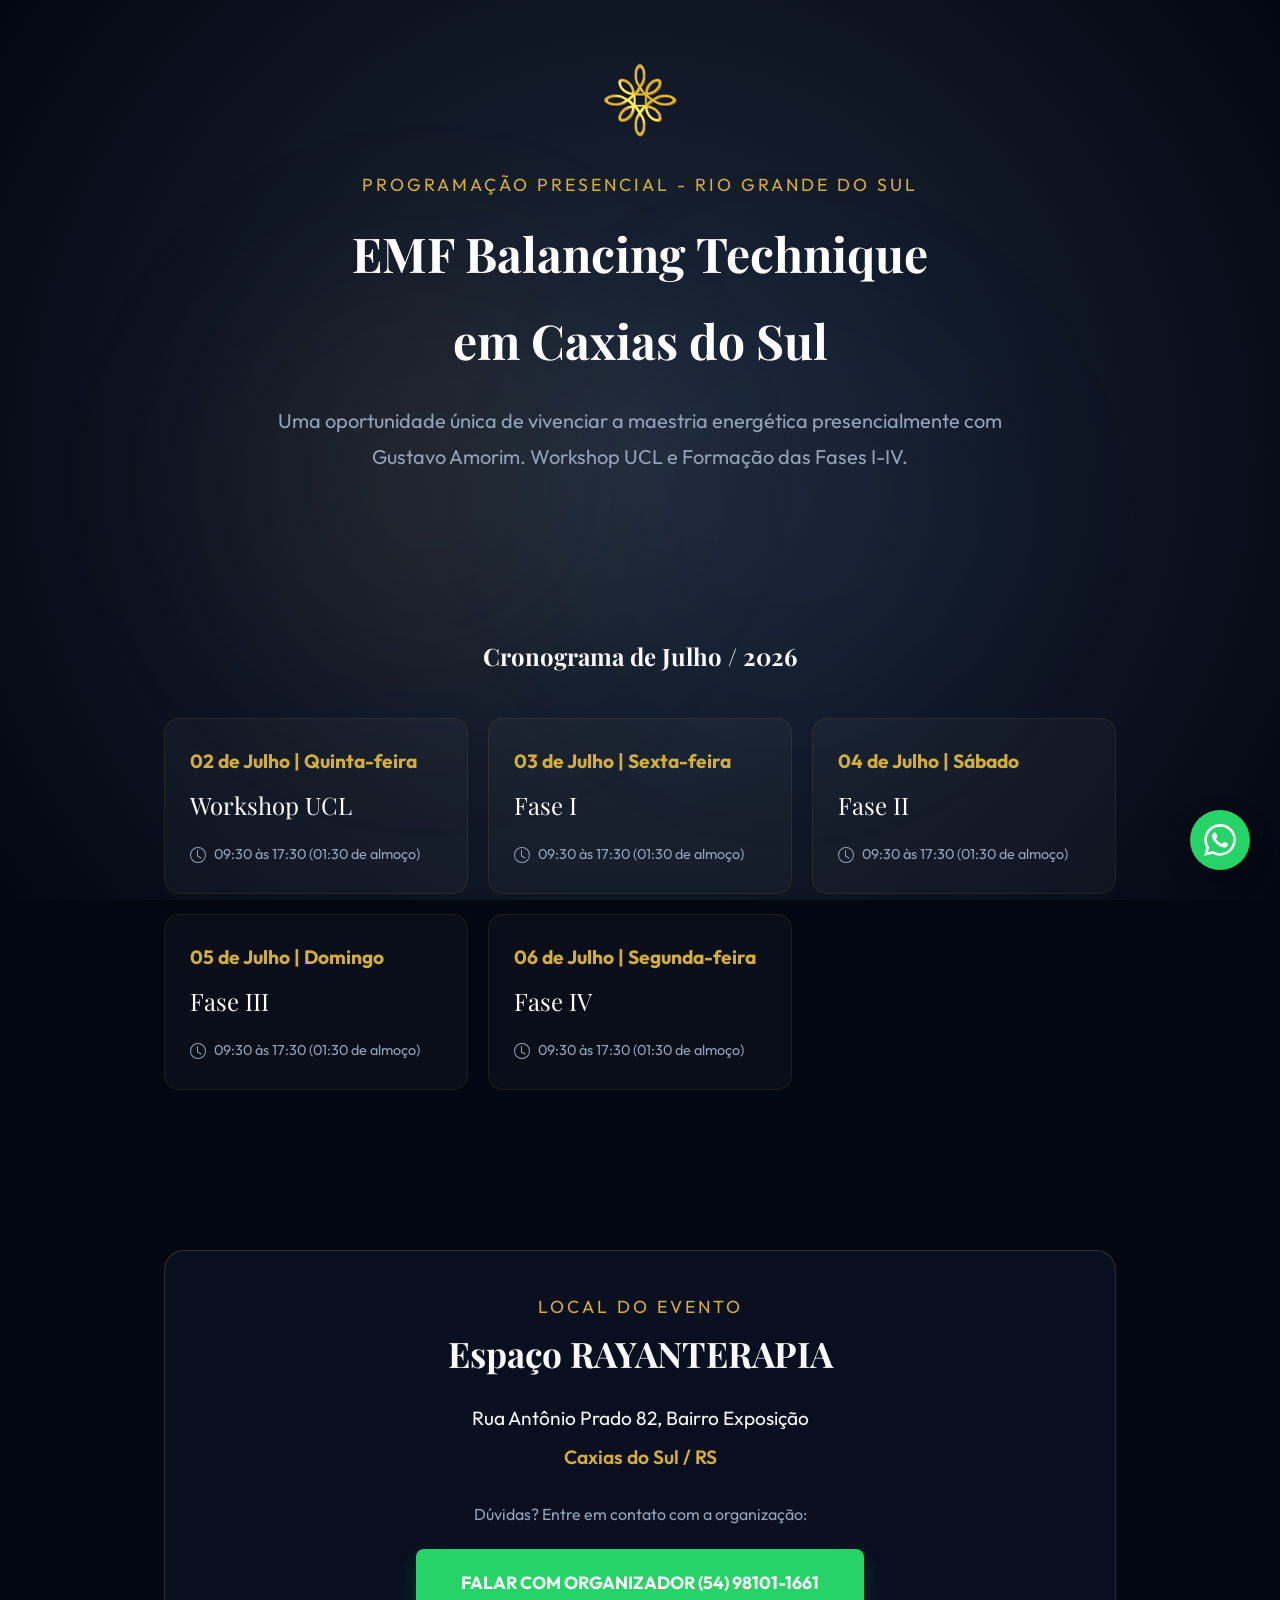
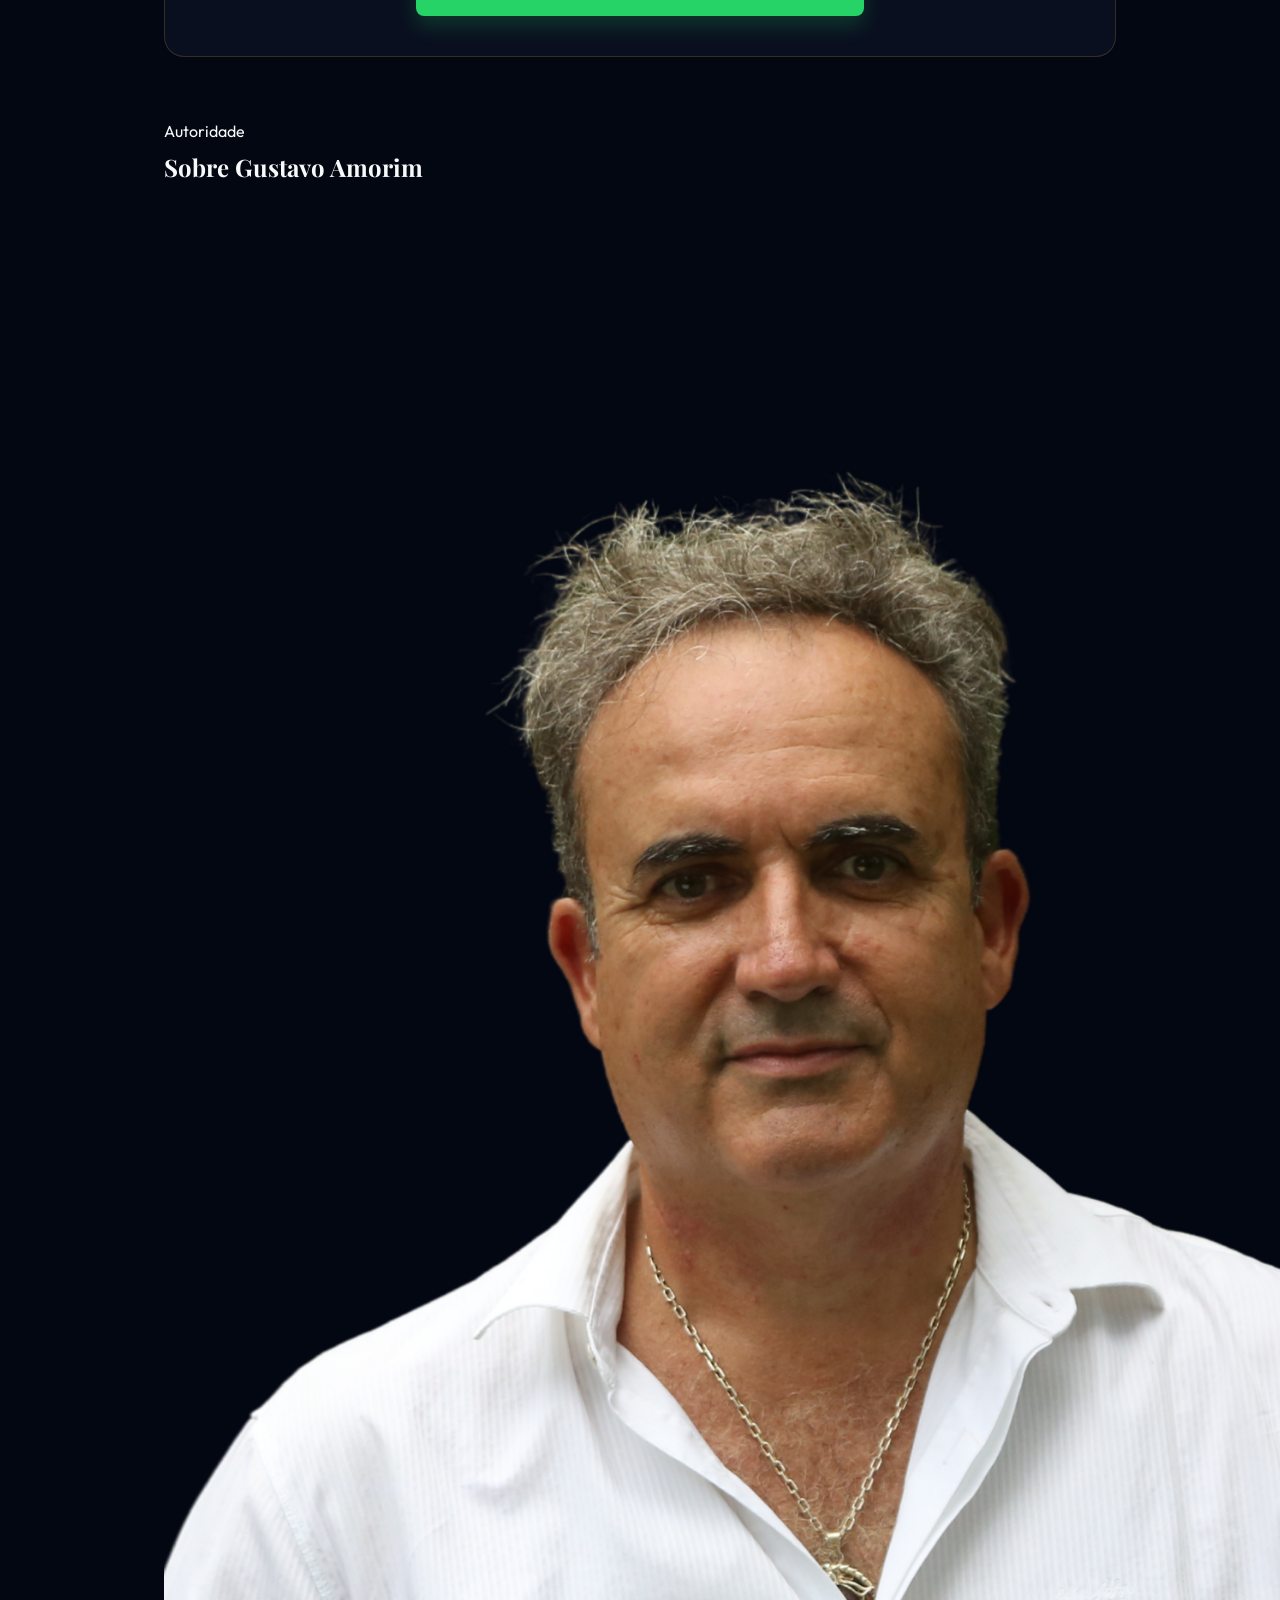
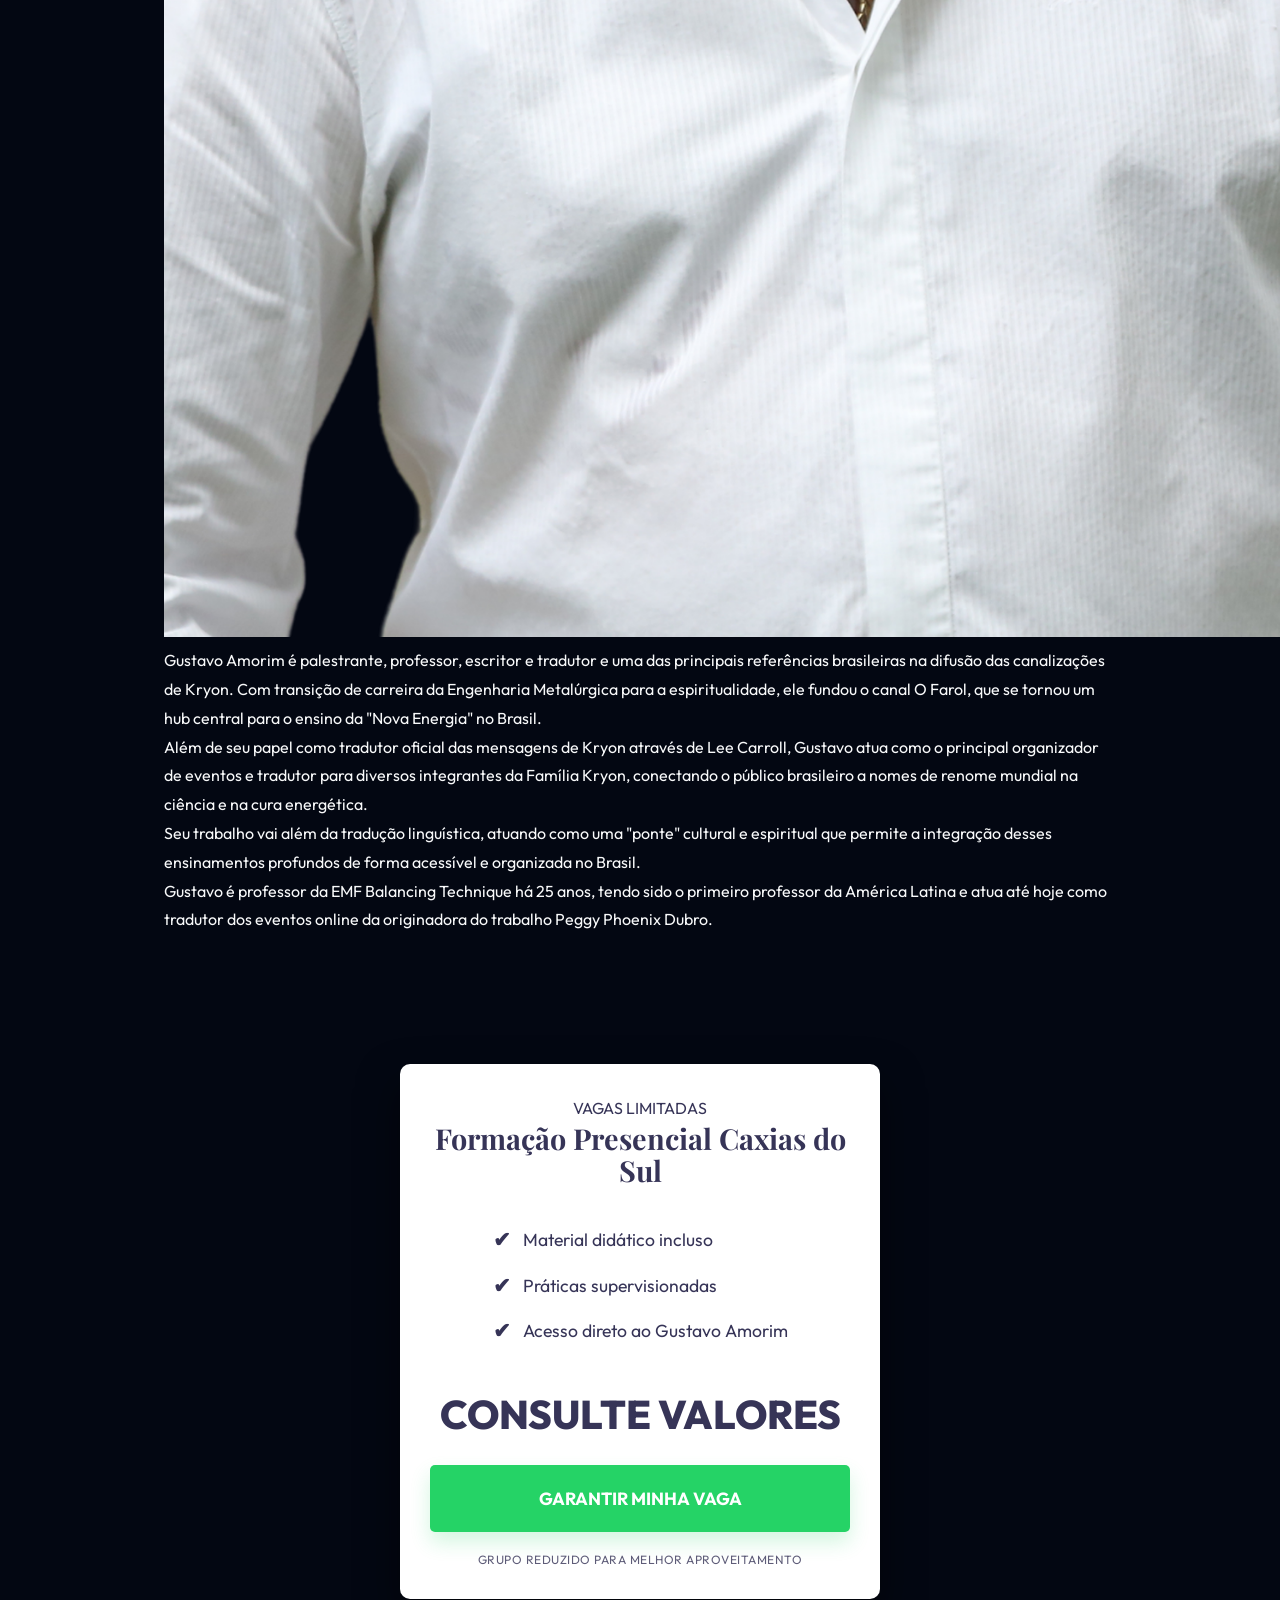
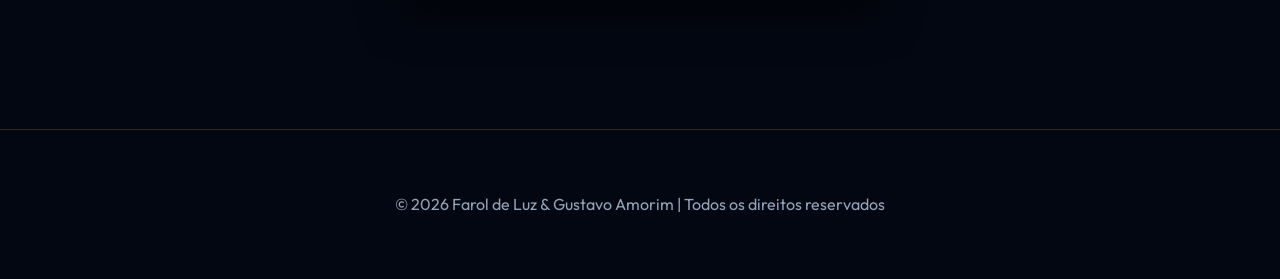
==== commit b77d5f1e: "fix(cds): remocao de materiais fisicos e simplificacao da bio do Gustavo" ====
--- a/cds/index.html
+++ b/cds/index.html
@@ -216,7 +216,7 @@
                 <h3>Formação Presencial Caxias do Sul</h3>
                 
                 <ul style="text-align: left; margin-top: 20px;">
-                    <li>Material didático incluso (apostilas)</li>
+                    <li>Material didático incluso</li>
                     <li>Práticas supervisionadas</li>
                     <li>Acesso direto ao Gustavo Amorim</li>
                 </ul>
